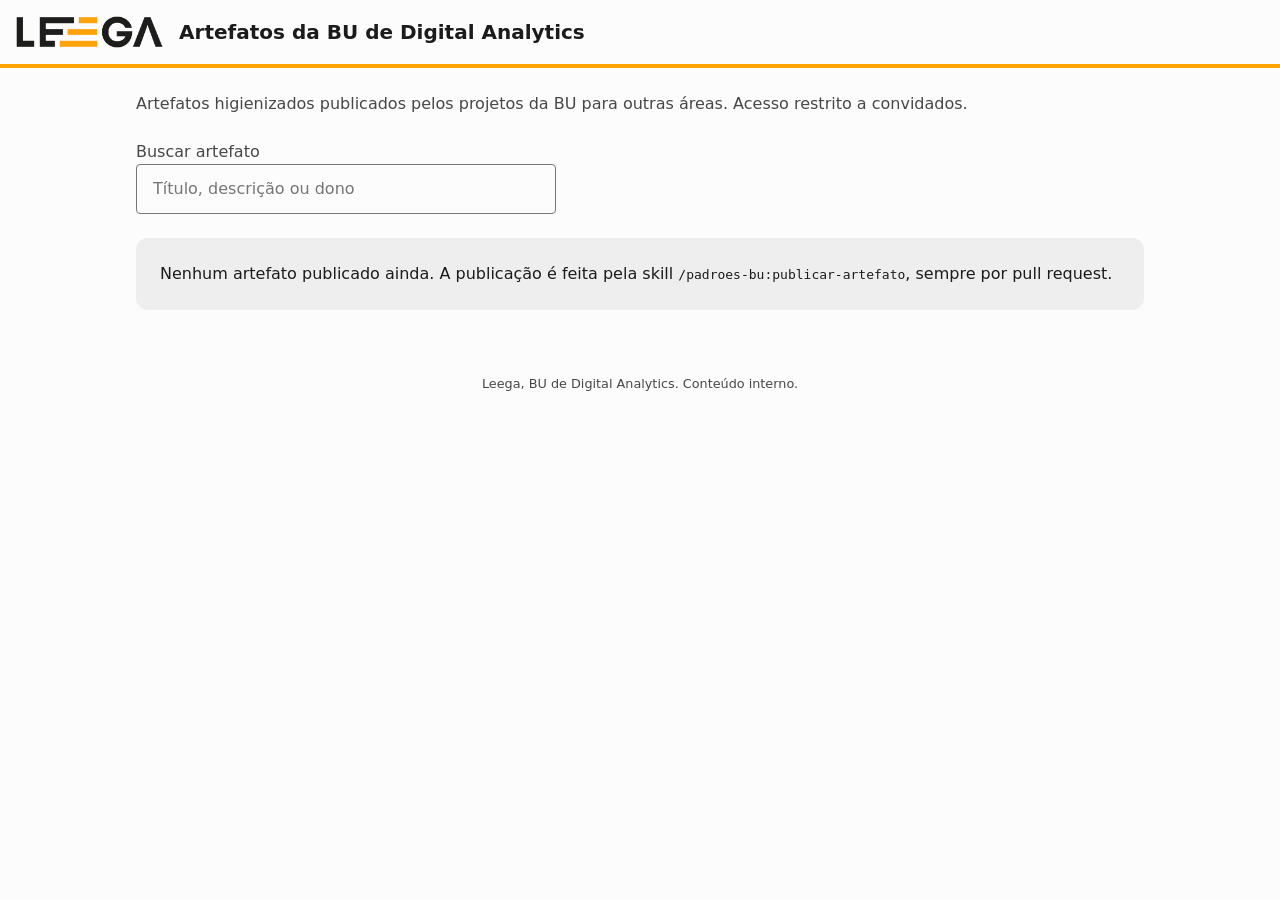
==== index.html @ 4cbd1edf "feat: esqueleto da plataforma de artefatos v0.1.0 Catálogo estático que lê manifest.json, estrutura " ====
<!doctype html>
<html lang="pt-BR">
<head>
<meta charset="utf-8">
<meta name="viewport" content="width=device-width, initial-scale=1">
<meta name="robots" content="noindex, nofollow">
<title>Artefatos da BU</title>
<link rel="stylesheet" href="assets/tokens.css">
<style>
  :root { color-scheme: light dark; }
  * { box-sizing: border-box; }
  body {
    margin: 0;
    background: var(--md-sys-color-surface);
    color: var(--md-sys-color-on-surface);
    font-family: "Montserrat", system-ui, sans-serif;
    line-height: 1.5;
  }
  header {
    display: flex; align-items: center; gap: 16px; flex-wrap: wrap;
    padding: 16px; border-bottom: 4px solid var(--md-sys-color-primary);
  }
  header img { height: 32px; width: auto; }
  .logo-escuro { display: none; }
  @media (prefers-color-scheme: dark) {
    .logo-claro { display: none; }
    .logo-escuro { display: inline; }
  }
  header h1 { margin: 0; font-size: 1.25rem; font-weight: 700; }
  main { max-width: 1040px; margin: 0 auto; padding: 24px 16px 48px; }
  .intro { color: var(--md-sys-color-on-surface-variant); margin: 0 0 24px; }
  .busca {
    width: 100%; max-width: 420px; padding: 12px 16px; margin-bottom: 24px;
    border: 1px solid var(--md-sys-color-outline); border-radius: 4px;
    background: var(--md-sys-color-surface); color: var(--md-sys-color-on-surface); font: inherit;
  }
  .grade { display: grid; gap: 16px; grid-template-columns: repeat(auto-fill, minmax(260px, 1fr)); padding: 0; margin: 0; list-style: none; }
  .cartao {
    display: block; height: 100%; padding: 16px; border-radius: 12px; text-decoration: none;
    background: var(--md-sys-color-surface-container); color: var(--md-sys-color-on-surface);
    border: 1px solid transparent;
  }
  .cartao:hover, .cartao:focus-visible { border-color: var(--md-sys-color-outline); outline: none; }
  .cartao h2 { margin: 0 0 8px; font-size: 1.05rem; }
  .cartao p { margin: 0 0 12px; color: var(--md-sys-color-on-surface-variant); font-size: .95rem; }
  .meta { font-size: .8rem; color: var(--md-sys-color-on-surface-variant); }
  .chip {
    display: inline-block; padding: 2px 8px; border-radius: 8px; margin-right: 8px;
    background: var(--md-sys-color-secondary-container); color: var(--md-sys-color-on-secondary-container);
  }
  .vazio { padding: 24px; border-radius: 12px; background: var(--md-sys-color-surface-container); }
  footer { padding: 16px; text-align: center; font-size: .8rem; color: var(--md-sys-color-on-surface-variant); }
</style>
</head>
<body>
<header>
  <img class="logo-claro" src="assets/logo-leega-positivo.png" alt="Leega">
  <img class="logo-escuro" src="assets/logo-leega-negativo.png" alt="Leega">
  <h1>Artefatos da BU de Digital Analytics</h1>
</header>
<main>
  <p class="intro">Artefatos higienizados publicados pelos projetos da BU para outras áreas. Acesso restrito a convidados.</p>
  <label for="busca" class="intro">Buscar artefato</label><br>
  <input id="busca" class="busca" type="search" placeholder="Título, descrição ou dono" autocomplete="off">
  <ul id="lista" class="grade" aria-live="polite"></ul>
  <div id="vazio" class="vazio" hidden>Nenhum artefato publicado ainda. A publicação é feita pela skill <code>/padroes-bu:publicar-artefato</code>, sempre por pull request.</div>
</main>
<footer>Leega, BU de Digital Analytics. Conteúdo interno.</footer>
<script>
  const lista = document.getElementById('lista');
  const vazio = document.getElementById('vazio');
  const busca = document.getElementById('busca');
  let artefatos = [];

  function texto(v) { return v == null ? '' : String(v); }

  function render(filtro) {
    const f = filtro.trim().toLowerCase();
    const itens = artefatos.filter(a =>
      !f || [a.titulo, a.descricao, a.dono, a.slug].some(c => texto(c).toLowerCase().includes(f)));
    lista.replaceChildren();
    vazio.hidden = artefatos.length > 0;
    for (const a of itens) {
      const li = document.createElement('li');
      const link = document.createElement('a');
      link.className = 'cartao';
      link.href = 'artefatos/' + encodeURIComponent(texto(a.slug)) + '/';
      const h2 = document.createElement('h2'); h2.textContent = texto(a.titulo || a.slug);
      const p = document.createElement('p'); p.textContent = texto(a.descricao);
      const meta = document.createElement('div'); meta.className = 'meta';
      const chip = document.createElement('span'); chip.className = 'chip'; chip.textContent = 'v' + texto(a.versao).replace(/^v/, '');
      meta.append(chip, document.createTextNode(texto(a.dono) + (a.publicado_em ? ', ' + a.publicado_em : '')));
      link.append(h2, p, meta);
      li.append(link);
      lista.append(li);
    }
  }

  fetch('manifest.json', { cache: 'no-store' })
    .then(r => r.ok ? r.json() : [])
    .catch(() => [])
    .then(dados => { artefatos = Array.isArray(dados) ? dados : []; render(''); });

  busca.addEventListener('input', () => render(busca.value));
</script>
</body>
</html>
---- assets/tokens.css ----
/*
 * Design system Leega, tokens CSS. Gerado por tools/design-system-leega/gerar-tokens.mjs; não editar à mão.
 * Fonte da marca: manual Leega 2026 (amarelo #FFA400, preto #000000, Gilroy, Montserrat, Merriweather).
 * Oficiais do manual: --leega-yellow, --leega-black, as famílias tipográficas e as regras de título,
 * subtítulo e corpo de cada layout (ver classes no fim).
 * Derivado pelo agente: demais papéis de cor do Material Design 3, gerados de #FFA400 com
 * @material/material-color-utilities 0.3.0, com primary e on-primary sobrescritos pela marca.
 * Neutros em cinza puro (croma zero), nos mesmos tons do M3 (decisão da dona, 2026-11-19).
 * Contraste: #FFA400 sobre #000000 = 10,56:1; sobre #FFFFFF = 1,99:1;
 * sobre o surface claro #fcfcfc = 1,94:1. Por isso on-primary é preto e o amarelo
 * nunca é texto, ícone, borda ou indicador no tema claro (ver --leega-accent-text).
 * Limitação aceita: checkbox e switch selecionados não têm token de contorno no Material Web 2.5.0;
 * a forma amarela sobre fundo claro fica abaixo de 3:1 e o estado é identificado pelo glifo e pela alça pretos.
 * As camadas de estado de checkbox e switch seguem o acento neutro no claro; só o preenchimento selecionado segue amarelo.
 * Funciona com Material Web (@material/web) e qualquer CSS que use --md-sys-*.
 * Não incluído por falta de definição no manual: forma (raio de cantos) e elevação.
 */

:root {
  /* Marca (oficial) */
  --leega-yellow: #FFA400;
  --leega-black: #000000;

  /* Tipografia (famílias oficiais; Gilroy é fonte comercial, ver licença) */
  --md-ref-typeface-brand: "Gilroy", "Montserrat", system-ui, sans-serif;
  --md-ref-typeface-plain: "Gilroy", "Montserrat", system-ui, sans-serif;
  --leega-typeface-signature: "Merriweather", Georgia, serif;

  /* Pesos do M3: display e headline 700 (manual, títulos bold); title 500 (escolha do agente);
     body 400 (manual no layout Montserrat; o layout Gilroy pede light, não aplicado sem a Gilroy) */
  --md-sys-typescale-display-large-weight: 700;
  --md-sys-typescale-display-medium-weight: 700;
  --md-sys-typescale-display-small-weight: 700;
  --md-sys-typescale-headline-large-weight: 700;
  --md-sys-typescale-headline-medium-weight: 700;
  --md-sys-typescale-headline-small-weight: 700;
  --md-sys-typescale-title-large-weight: 500;
  --md-sys-typescale-title-medium-weight: 500;
  --md-sys-typescale-title-small-weight: 500;
  --md-sys-typescale-body-large-weight: 400;
  --md-sys-typescale-body-medium-weight: 400;
  --md-sys-typescale-body-small-weight: 400;

  /* Cores, tema claro */
  --md-sys-color-primary: #FFA400;
  --md-sys-color-on-primary: #000000;
  --md-sys-color-primary-container: #ffddb7;
  --md-sys-color-on-primary-container: #2a1700;
  --md-sys-color-secondary: #715a41;
  --md-sys-color-on-secondary: #ffffff;
  --md-sys-color-secondary-container: #fcddbd;
  --md-sys-color-on-secondary-container: #281805;
  --md-sys-color-tertiary: #54643d;
  --md-sys-color-on-tertiary: #ffffff;
  --md-sys-color-tertiary-container: #d7e9b9;
  --md-sys-color-on-tertiary-container: #121f02;
  --md-sys-color-error: #ba1a1a;
  --md-sys-color-on-error: #ffffff;
  --md-sys-color-error-container: #ffdad6;
  --md-sys-color-on-error-container: #410002;
  --md-sys-color-background: #fcfcfc;
  --md-sys-color-on-background: #1b1b1b;
  --md-sys-color-surface: #fcfcfc;
  --md-sys-color-on-surface: #1b1b1b;
  --md-sys-color-surface-variant: #e2e2e2;
  --md-sys-color-on-surface-variant: #474747;
  --md-sys-color-outline: #777777;
  --md-sys-color-outline-variant: #c6c6c6;
  --md-sys-color-shadow: #000000;
  --md-sys-color-scrim: #000000;
  --md-sys-color-inverse-surface: #303030;
  --md-sys-color-inverse-on-surface: #f1f1f1;
  --md-sys-color-inverse-primary: #ffb95e;
  --md-sys-color-surface-dim: #dadada;
  --md-sys-color-surface-bright: #f9f9f9;
  --md-sys-color-surface-container-lowest: #ffffff;
  --md-sys-color-surface-container-low: #f3f3f3;
  --md-sys-color-surface-container: #eeeeee;
  --md-sys-color-surface-container-high: #e8e8e8;
  --md-sys-color-surface-container-highest: #e2e2e2;

  /* Acento de texto: neutro no claro (o amarelo sobre #fcfcfc daria 1,94:1) */
  --leega-accent-text: var(--md-sys-color-on-surface);
}

/* Tema escuro pelo sistema, a menos que a página force o claro */
@media (prefers-color-scheme: dark) {
  :root:not([data-theme="light"]) {
    --md-sys-color-primary: #FFA400;
    --md-sys-color-on-primary: #000000;
    --md-sys-color-primary-container: #653e00;
    --md-sys-color-on-primary-container: #ffddb7;
    --md-sys-color-secondary: #dfc2a2;
    --md-sys-color-on-secondary: #3f2d17;
    --md-sys-color-secondary-container: #57432b;
    --md-sys-color-on-secondary-container: #fcddbd;
    --md-sys-color-tertiary: #bbcd9e;
    --md-sys-color-on-tertiary: #273513;
    --md-sys-color-tertiary-container: #3d4c28;
    --md-sys-color-on-tertiary-container: #d7e9b9;
    --md-sys-color-error: #ffb4ab;
    --md-sys-color-on-error: #690005;
    --md-sys-color-error-container: #93000a;
    --md-sys-color-on-error-container: #ffb4ab;
    --md-sys-color-background: #1b1b1b;
    --md-sys-color-on-background: #e2e2e2;
    --md-sys-color-surface: #1b1b1b;
    --md-sys-color-on-surface: #e2e2e2;
    --md-sys-color-surface-variant: #474747;
    --md-sys-color-on-surface-variant: #c6c6c6;
    --md-sys-color-outline: #919191;
    --md-sys-color-outline-variant: #474747;
    --md-sys-color-shadow: #000000;
    --md-sys-color-scrim: #000000;
    --md-sys-color-inverse-surface: #e2e2e2;
    --md-sys-color-inverse-on-surface: #303030;
    --md-sys-color-inverse-primary: #855300;
    --md-sys-color-surface-dim: #131313;
    --md-sys-color-surface-bright: #393939;
    --md-sys-color-surface-container-lowest: #0e0e0e;
    --md-sys-color-surface-container-low: #1b1b1b;
    --md-sys-color-surface-container: #1f1f1f;
    --md-sys-color-surface-container-high: #2a2a2a;
    --md-sys-color-surface-container-highest: #353535;
    --leega-accent-text: var(--md-sys-color-primary);
  }
}

/* Tema escuro forçado pela página */
:root[data-theme="dark"] {
  --md-sys-color-primary: #FFA400;
  --md-sys-color-on-primary: #000000;
  --md-sys-color-primary-container: #653e00;
  --md-sys-color-on-primary-container: #ffddb7;
  --md-sys-color-secondary: #dfc2a2;
  --md-sys-color-on-secondary: #3f2d17;
  --md-sys-color-secondary-container: #57432b;
  --md-sys-color-on-secondary-container: #fcddbd;
  --md-sys-color-tertiary: #bbcd9e;
  --md-sys-color-on-tertiary: #273513;
  --md-sys-color-tertiary-container: #3d4c28;
  --md-sys-color-on-tertiary-container: #d7e9b9;
  --md-sys-color-error: #ffb4ab;
  --md-sys-color-on-error: #690005;
  --md-sys-color-error-container: #93000a;
  --md-sys-color-on-error-container: #ffb4ab;
  --md-sys-color-background: #1b1b1b;
  --md-sys-color-on-background: #e2e2e2;
  --md-sys-color-surface: #1b1b1b;
  --md-sys-color-on-surface: #e2e2e2;
  --md-sys-color-surface-variant: #474747;
  --md-sys-color-on-surface-variant: #c6c6c6;
  --md-sys-color-outline: #919191;
  --md-sys-color-outline-variant: #474747;
  --md-sys-color-shadow: #000000;
  --md-sys-color-scrim: #000000;
  --md-sys-color-inverse-surface: #e2e2e2;
  --md-sys-color-inverse-on-surface: #303030;
  --md-sys-color-inverse-primary: #855300;
  --md-sys-color-surface-dim: #131313;
  --md-sys-color-surface-bright: #393939;
  --md-sys-color-surface-container-lowest: #0e0e0e;
  --md-sys-color-surface-container-low: #1b1b1b;
  --md-sys-color-surface-container: #1f1f1f;
  --md-sys-color-surface-container-high: #2a2a2a;
  --md-sys-color-surface-container-highest: #353535;
  --leega-accent-text: var(--md-sys-color-primary);
}

/* Material Web 2.5.0: 48 tokens de componente que usam primary como texto, ícone, borda, indicador
   ou camada de estado passam a seguir --leega-accent-text (amarelo só no escuro, 8,66:1 sobre #1b1b1b) */
:root {
  --md-outlined-button-label-text-color: var(--leega-accent-text);
  --md-outlined-button-icon-color: var(--leega-accent-text);
  --md-outlined-button-hover-label-text-color: var(--leega-accent-text);
  --md-outlined-button-hover-icon-color: var(--leega-accent-text);
  --md-outlined-button-focus-label-text-color: var(--leega-accent-text);
  --md-outlined-button-focus-icon-color: var(--leega-accent-text);
  --md-outlined-button-pressed-label-text-color: var(--leega-accent-text);
  --md-outlined-button-pressed-icon-color: var(--leega-accent-text);
  --md-outlined-button-hover-state-layer-color: var(--leega-accent-text);
  --md-outlined-button-pressed-state-layer-color: var(--leega-accent-text);
  --md-text-button-label-text-color: var(--leega-accent-text);
  --md-text-button-icon-color: var(--leega-accent-text);
  --md-text-button-hover-label-text-color: var(--leega-accent-text);
  --md-text-button-hover-icon-color: var(--leega-accent-text);
  --md-text-button-focus-label-text-color: var(--leega-accent-text);
  --md-text-button-focus-icon-color: var(--leega-accent-text);
  --md-text-button-pressed-label-text-color: var(--leega-accent-text);
  --md-text-button-pressed-icon-color: var(--leega-accent-text);
  --md-text-button-hover-state-layer-color: var(--leega-accent-text);
  --md-text-button-pressed-state-layer-color: var(--leega-accent-text);
  --md-outlined-text-field-caret-color: var(--leega-accent-text);
  --md-outlined-text-field-focus-caret-color: var(--leega-accent-text);
  --md-outlined-text-field-focus-label-text-color: var(--leega-accent-text);
  --md-outlined-text-field-focus-outline-color: var(--leega-accent-text);
  --md-primary-tab-active-label-text-color: var(--leega-accent-text);
  --md-primary-tab-active-icon-color: var(--leega-accent-text);
  --md-primary-tab-active-indicator-color: var(--leega-accent-text);
  --md-primary-tab-active-hover-label-text-color: var(--leega-accent-text);
  --md-primary-tab-active-hover-icon-color: var(--leega-accent-text);
  --md-primary-tab-active-focus-label-text-color: var(--leega-accent-text);
  --md-primary-tab-active-focus-icon-color: var(--leega-accent-text);
  --md-primary-tab-active-pressed-label-text-color: var(--leega-accent-text);
  --md-primary-tab-active-pressed-icon-color: var(--leega-accent-text);
  --md-primary-tab-active-hover-state-layer-color: var(--leega-accent-text);
  --md-primary-tab-active-pressed-state-layer-color: var(--leega-accent-text);
  --md-primary-tab-pressed-state-layer-color: var(--leega-accent-text);
  --md-radio-selected-icon-color: var(--leega-accent-text);
  --md-radio-selected-hover-icon-color: var(--leega-accent-text);
  --md-radio-selected-focus-icon-color: var(--leega-accent-text);
  --md-radio-selected-pressed-icon-color: var(--leega-accent-text);
  --md-radio-selected-hover-state-layer-color: var(--leega-accent-text);
  --md-radio-pressed-state-layer-color: var(--leega-accent-text);
  --md-linear-progress-active-indicator-color: var(--leega-accent-text);
  --md-circular-progress-active-indicator-color: var(--leega-accent-text);
  --md-checkbox-pressed-state-layer-color: var(--leega-accent-text);
  --md-checkbox-selected-hover-state-layer-color: var(--leega-accent-text);
  --md-switch-selected-hover-state-layer-color: var(--leega-accent-text);
  --md-switch-selected-pressed-state-layer-color: var(--leega-accent-text);
}

/* Switch selecionado: a alça continua preta em hover, foco e pressed (o padrão cairia em primary-container);
   7 tokens, não são acento de texto */
:root {
  --md-switch-selected-hover-handle-color: var(--md-sys-color-on-primary);
  --md-switch-selected-focus-handle-color: var(--md-sys-color-on-primary);
  --md-switch-selected-pressed-handle-color: var(--md-sys-color-on-primary);
  --md-switch-selected-icon-color: var(--md-sys-color-primary);
  --md-switch-selected-hover-icon-color: var(--md-sys-color-primary);
  --md-switch-selected-focus-icon-color: var(--md-sys-color-primary);
  --md-switch-selected-pressed-icon-color: var(--md-sys-color-primary);
}

/* Títulos da marca em caixa alta (o manual manda, os tokens do M3 não cobrem) */
.leega-caps {
  text-transform: uppercase;
}

/* Subtítulos por layout (manual, páginas 9 e 10) */
.leega-subtitulo-gilroy {
  font-family: var(--leega-typeface-signature);
  font-weight: 500; /* manual: "médio" */
}
.leega-subtitulo-montserrat {
  font-family: "Montserrat", system-ui, sans-serif;
  font-weight: 400; /* manual: regular */
  text-transform: uppercase;
}
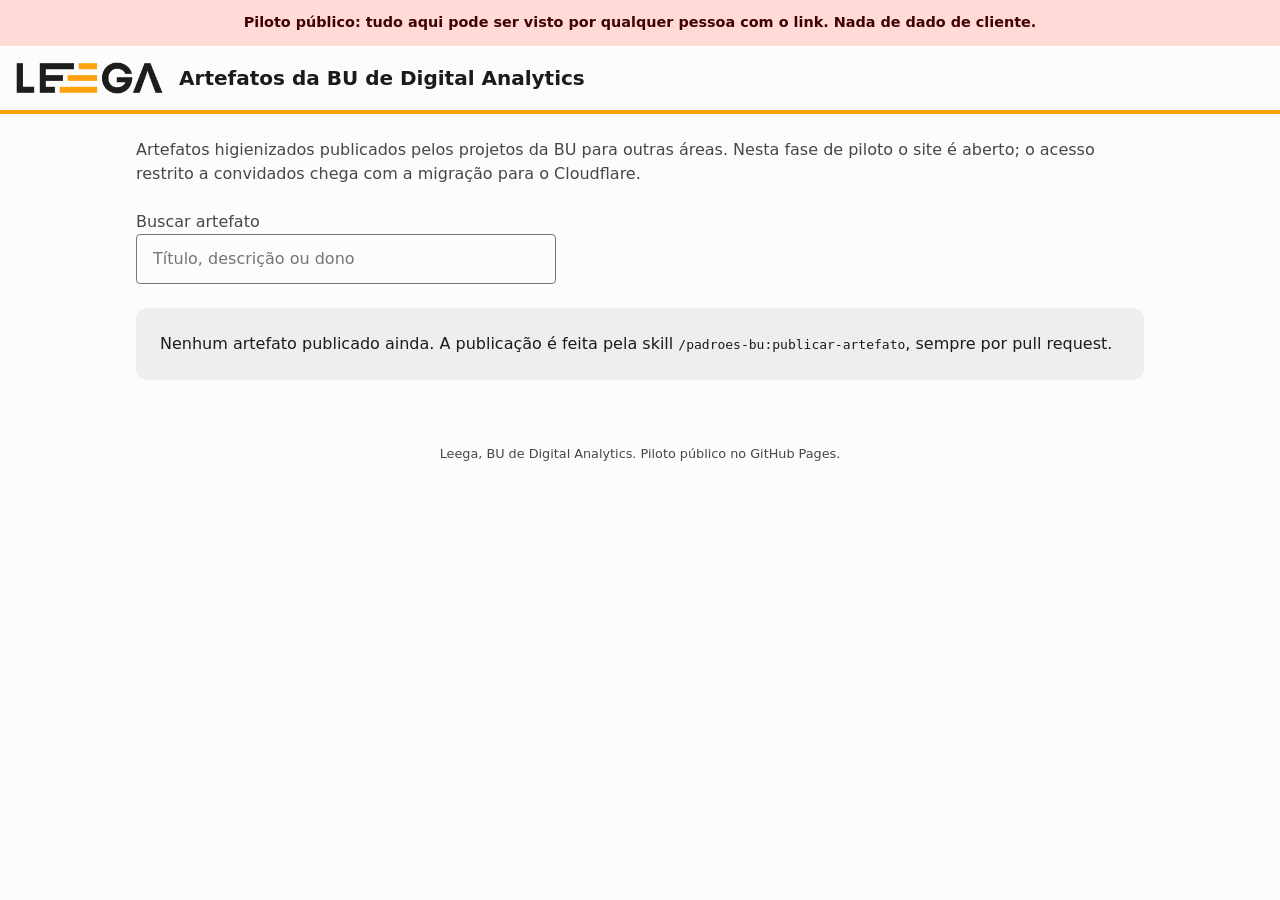
==== commit 8d4d39fc: "feat: piloto público no GitHub Pages (v0.2.0) Faixa de aviso de piloto público, .nojekyll e README c" ====
--- a/index.html
+++ b/index.html
@@ -49,23 +49,29 @@
     background: var(--md-sys-color-secondary-container); color: var(--md-sys-color-on-secondary-container);
   }
   .vazio { padding: 24px; border-radius: 12px; background: var(--md-sys-color-surface-container); }
+  .piloto {
+    position: sticky; top: 0; z-index: 1; margin: 0; padding: 12px 16px; text-align: center;
+    background: var(--md-sys-color-error-container); color: var(--md-sys-color-on-error-container);
+    font-size: .9rem; font-weight: 600;
+  }
   footer { padding: 16px; text-align: center; font-size: .8rem; color: var(--md-sys-color-on-surface-variant); }
 </style>
 </head>
 <body>
+<p class="piloto" role="note">Piloto público: tudo aqui pode ser visto por qualquer pessoa com o link. Nada de dado de cliente.</p>
 <header>
   <img class="logo-claro" src="assets/logo-leega-positivo.png" alt="Leega">
   <img class="logo-escuro" src="assets/logo-leega-negativo.png" alt="Leega">
   <h1>Artefatos da BU de Digital Analytics</h1>
 </header>
 <main>
-  <p class="intro">Artefatos higienizados publicados pelos projetos da BU para outras áreas. Acesso restrito a convidados.</p>
+  <p class="intro">Artefatos higienizados publicados pelos projetos da BU para outras áreas. Nesta fase de piloto o site é aberto; o acesso restrito a convidados chega com a migração para o Cloudflare.</p>
   <label for="busca" class="intro">Buscar artefato</label><br>
   <input id="busca" class="busca" type="search" placeholder="Título, descrição ou dono" autocomplete="off">
   <ul id="lista" class="grade" aria-live="polite"></ul>
   <div id="vazio" class="vazio" hidden>Nenhum artefato publicado ainda. A publicação é feita pela skill <code>/padroes-bu:publicar-artefato</code>, sempre por pull request.</div>
 </main>
-<footer>Leega, BU de Digital Analytics. Conteúdo interno.</footer>
+<footer>Leega, BU de Digital Analytics. Piloto público no GitHub Pages.</footer>
 <script>
   const lista = document.getElementById('lista');
   const vazio = document.getElementById('vazio');
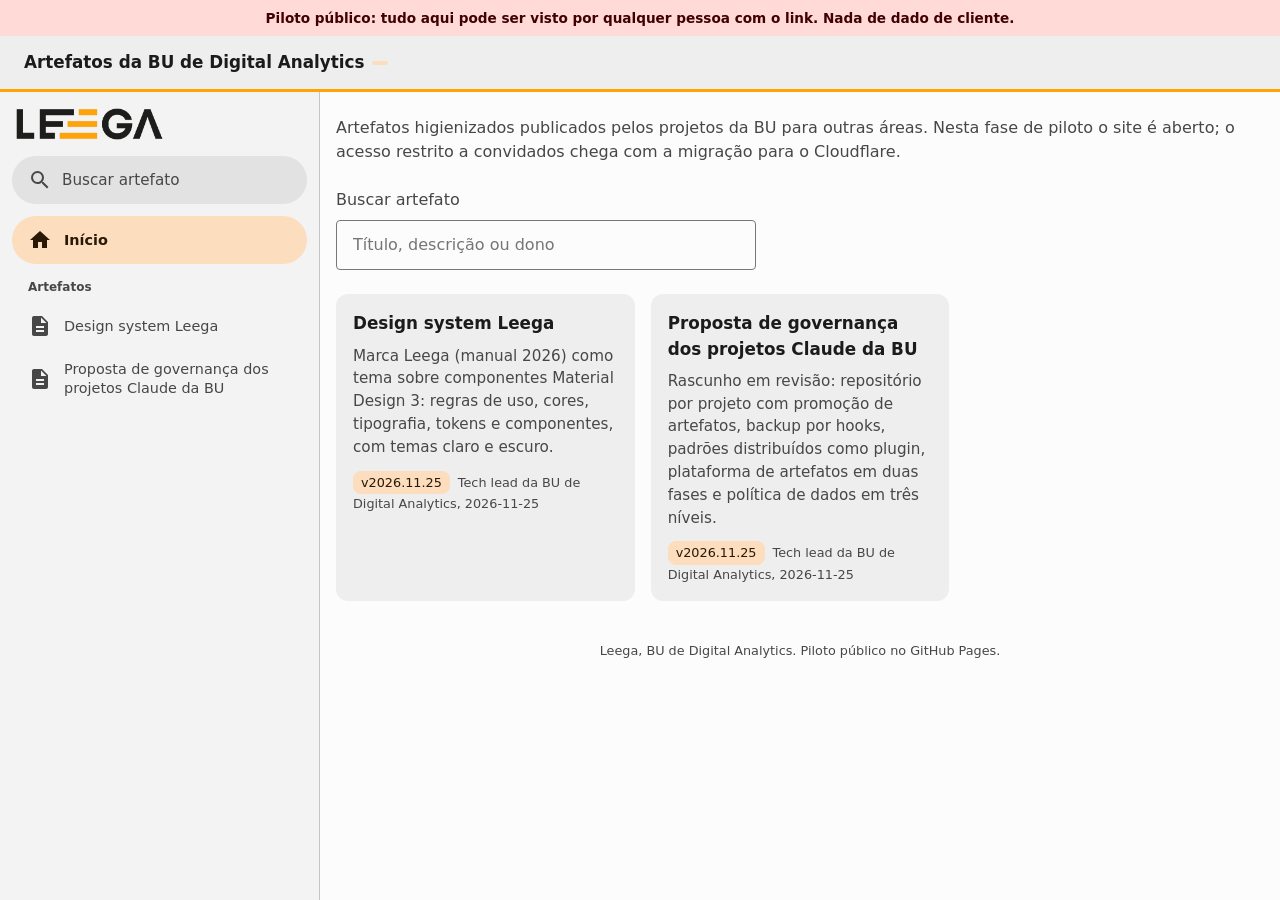
==== commit c5e9a18e: "Navegação com menu lateral e visualizador de artefatos Menu lateral Material 3 (fixo a partir de 960" ====
--- a/index.html
+++ b/index.html
@@ -7,107 +7,509 @@
 <title>Artefatos da BU</title>
 <link rel="stylesheet" href="assets/tokens.css">
 <style>
-  :root { color-scheme: light dark; }
+  :root { color-scheme: light dark; --gaveta-largura: min(320px, 85vw); }
   * { box-sizing: border-box; }
+  html, body { height: 100%; }
   body {
-    margin: 0;
+    margin: 0; display: flex; flex-direction: column; overflow: hidden;
     background: var(--md-sys-color-surface);
     color: var(--md-sys-color-on-surface);
     font-family: "Montserrat", system-ui, sans-serif;
     line-height: 1.5;
   }
-  header {
-    display: flex; align-items: center; gap: 16px; flex-wrap: wrap;
-    padding: 16px; border-bottom: 4px solid var(--md-sys-color-primary);
-  }
-  header img { height: 32px; width: auto; }
-  .logo-escuro { display: none; }
+  svg.ic { width: 24px; height: 24px; fill: currentColor; flex: none; }
+  :focus-visible { outline: 3px solid var(--md-sys-color-on-surface); outline-offset: 2px; }
+
+  .piloto {
+    margin: 0; padding: 8px 16px; text-align: center; flex: none;
+    background: var(--md-sys-color-error-container); color: var(--md-sys-color-on-error-container);
+    font-size: .85rem; font-weight: 600;
+  }
+
+  /* Top app bar */
+  .appbar {
+    flex: none; display: flex; align-items: center; flex-wrap: wrap; gap: 4px 4px;
+    padding: 8px 8px; min-height: 56px;
+    background: var(--md-sys-color-surface-container);
+    border-bottom: 3px solid var(--md-sys-color-primary);
+  }
+  .appbar-titulo { flex: 1 1 100%; order: 10; min-width: 0; display: flex; align-items: center; gap: 8px; padding: 0 8px; }
+  .appbar-titulo h1 {
+    margin: 0; font-size: 1.05rem; font-weight: 600; line-height: 1.3;
+    min-width: 0; overflow: hidden; text-overflow: ellipsis; white-space: nowrap;
+  }
+  .espaco { flex: 1 1 0; }
+  .chip {
+    display: inline-block; padding: 2px 8px; border-radius: 8px; white-space: nowrap; flex: none;
+    background: var(--md-sys-color-secondary-container); color: var(--md-sys-color-on-secondary-container);
+    font-size: .8rem;
+  }
+  .btn-icone {
+    position: relative; width: 40px; height: 40px; padding: 0; border: 0; border-radius: 50%;
+    display: inline-flex; align-items: center; justify-content: center; cursor: pointer;
+    background: transparent; color: var(--md-sys-color-on-surface-variant); font: inherit;
+  }
+  .btn-icone:hover:not(:disabled) { background: color-mix(in srgb, var(--md-sys-color-on-surface-variant) 10%, transparent); }
+  .btn-icone:active:not(:disabled) { background: color-mix(in srgb, var(--md-sys-color-on-surface-variant) 16%, transparent); }
+  .btn-icone:disabled { opacity: .38; cursor: default; }
+  .btn-icone[hidden] { display: none; }
+  #btn-menu { color: var(--md-sys-color-on-surface); }
+
+  /* Corpo: menu + conteúdo */
+  .corpo { flex: 1; min-height: 0; display: flex; position: relative; }
+  .gaveta {
+    display: flex; flex-direction: column; width: var(--gaveta-largura); flex: none;
+    background: var(--md-sys-color-surface-container-low); color: var(--md-sys-color-on-surface);
+    border-right: 1px solid var(--md-sys-color-outline-variant);
+  }
+  .gaveta-topo { padding: 16px 16px 8px; }
+  .gaveta-topo img { height: 32px; width: auto; display: block; }
+  .logo-escuro { display: none !important; }
   @media (prefers-color-scheme: dark) {
-    .logo-claro { display: none; }
-    .logo-escuro { display: inline; }
-  }
-  header h1 { margin: 0; font-size: 1.25rem; font-weight: 700; }
-  main { max-width: 1040px; margin: 0 auto; padding: 24px 16px 48px; }
+    .logo-claro { display: none !important; }
+    .logo-escuro { display: block !important; }
+  }
+  .gaveta-busca { padding: 8px 12px; }
+  .campo {
+    display: flex; align-items: center; gap: 8px; height: 48px; padding: 0 16px;
+    border-radius: 28px; background: var(--md-sys-color-surface-container-highest);
+    color: var(--md-sys-color-on-surface-variant);
+  }
+  .campo:focus-within { outline: 3px solid var(--md-sys-color-on-surface); outline-offset: 2px; }
+  .campo input {
+    flex: 1; min-width: 0; height: 100%; border: 0; background: transparent; outline: none;
+    color: var(--md-sys-color-on-surface); font: inherit; font-size: .95rem;
+  }
+  .campo input::placeholder { color: var(--md-sys-color-on-surface-variant); opacity: 1; }
+  .gaveta nav { flex: 1; overflow-y: auto; padding: 4px 12px 16px; }
+  .gaveta ul { list-style: none; margin: 0; padding: 0; display: flex; flex-direction: column; gap: 2px; }
+  .gaveta li[hidden] { display: none; }
+  .item {
+    display: flex; align-items: center; gap: 12px; min-height: 48px; padding: 8px 16px;
+    border-radius: 28px; text-decoration: none; color: var(--md-sys-color-on-surface-variant);
+    font-size: .9rem; font-weight: 500; line-height: 1.3;
+  }
+  .item:hover { background: color-mix(in srgb, var(--md-sys-color-on-surface) 8%, transparent); }
+  .item[aria-current="page"] {
+    background: var(--md-sys-color-secondary-container); color: var(--md-sys-color-on-secondary-container);
+    font-weight: 700;
+  }
+  .item span { min-width: 0; overflow-wrap: anywhere; }
+  .rotulo-secao { margin: 12px 0 4px; padding: 0 16px; font-size: .75rem; font-weight: 600; color: var(--md-sys-color-on-surface-variant); }
+  .aviso-menu { margin: 8px 4px; padding: 12px 16px; border-radius: 12px; font-size: .85rem; background: var(--md-sys-color-surface-container); }
+  .aviso-menu[hidden] { display: none; }
+  .scrim { display: none; }
+
+  .conteudo { flex: 1; min-width: 0; position: relative; display: flex; flex-direction: column; }
+  .catalogo { flex: 1; overflow: auto; }
+  .catalogo[hidden], .visualizador[hidden] { display: none; }
+  .catalogo main { max-width: 1040px; margin: 0 auto; padding: 24px 16px 24px; }
   .intro { color: var(--md-sys-color-on-surface-variant); margin: 0 0 24px; }
+  .catalogo label.intro { display: block; margin: 0 0 8px; }
   .busca {
     width: 100%; max-width: 420px; padding: 12px 16px; margin-bottom: 24px;
     border: 1px solid var(--md-sys-color-outline); border-radius: 4px;
     background: var(--md-sys-color-surface); color: var(--md-sys-color-on-surface); font: inherit;
   }
-  .grade { display: grid; gap: 16px; grid-template-columns: repeat(auto-fill, minmax(260px, 1fr)); padding: 0; margin: 0; list-style: none; }
+  .grade { display: grid; gap: 16px; grid-template-columns: repeat(auto-fill, minmax(min(260px, 100%), 1fr)); padding: 0; margin: 0; list-style: none; }
   .cartao {
     display: block; height: 100%; padding: 16px; border-radius: 12px; text-decoration: none;
     background: var(--md-sys-color-surface-container); color: var(--md-sys-color-on-surface);
     border: 1px solid transparent;
   }
-  .cartao:hover, .cartao:focus-visible { border-color: var(--md-sys-color-outline); outline: none; }
+  .cartao:hover { border-color: var(--md-sys-color-outline); }
   .cartao h2 { margin: 0 0 8px; font-size: 1.05rem; }
   .cartao p { margin: 0 0 12px; color: var(--md-sys-color-on-surface-variant); font-size: .95rem; }
   .meta { font-size: .8rem; color: var(--md-sys-color-on-surface-variant); }
-  .chip {
-    display: inline-block; padding: 2px 8px; border-radius: 8px; margin-right: 8px;
+  .meta .chip { margin-right: 8px; }
+  .vazio { padding: 24px; border-radius: 12px; background: var(--md-sys-color-surface-container); }
+  .vazio[hidden] { display: none; }
+  footer { padding: 16px; text-align: center; font-size: .8rem; color: var(--md-sys-color-on-surface-variant); }
+
+  .visualizador { flex: 1; min-height: 0; position: relative; display: flex; flex-direction: column; }
+  .visualizador iframe { flex: 1; width: 100%; border: 0; background: var(--md-sys-color-surface); }
+  .visualizador iframe[hidden] { display: none; }
+  .nao-encontrado { margin: 24px 16px; padding: 24px; border-radius: 12px; background: var(--md-sys-color-surface-container); max-width: 560px; }
+  .nao-encontrado[hidden] { display: none; }
+  .nao-encontrado h2 { margin: 0 0 8px; font-size: 1.15rem; }
+  .nao-encontrado p { margin: 0 0 16px; color: var(--md-sys-color-on-surface-variant); }
+  .btn-tonal {
+    display: inline-flex; align-items: center; min-height: 40px; padding: 0 24px; border-radius: 20px;
     background: var(--md-sys-color-secondary-container); color: var(--md-sys-color-on-secondary-container);
-  }
-  .vazio { padding: 24px; border-radius: 12px; background: var(--md-sys-color-surface-container); }
-  .piloto {
-    position: sticky; top: 0; z-index: 1; margin: 0; padding: 12px 16px; text-align: center;
-    background: var(--md-sys-color-error-container); color: var(--md-sys-color-on-error-container);
-    font-size: .9rem; font-weight: 600;
-  }
-  footer { padding: 16px; text-align: center; font-size: .8rem; color: var(--md-sys-color-on-surface-variant); }
+    text-decoration: none; font-weight: 600; font-size: .9rem;
+  }
+
+  .snackbar {
+    position: fixed; left: 50%; bottom: 24px; z-index: 50; transform: translate(-50%, 16px);
+    max-width: calc(100vw - 32px); padding: 12px 16px; border-radius: 4px; opacity: 0; visibility: hidden;
+    background: var(--md-sys-color-inverse-surface); color: var(--md-sys-color-inverse-on-surface);
+    font-size: .9rem; transition: opacity .2s, transform .2s, visibility 0s linear .2s;
+  }
+  .snackbar.visivel { opacity: 1; visibility: visible; transform: translate(-50%, 0); transition: opacity .2s, transform .2s; }
+
+  /* Telas largas: menu fixo */
+  @media (min-width: 960px) {
+    #btn-menu { display: none; }
+    .appbar { flex-wrap: nowrap; padding: 8px 16px; }
+    .appbar-titulo { flex: 1 1 0; order: 0; }
+    .espaco { display: none; }
+  }
+  /* Telas estreitas: gaveta modal */
+  @media (max-width: 959.98px) {
+    .gaveta {
+      position: fixed; top: 0; bottom: 0; left: 0; z-index: 40; width: var(--gaveta-largura);
+      border-radius: 0 16px 16px 0; border-right: 0;
+      transform: translateX(-100%); visibility: hidden;
+      transition: transform .25s cubic-bezier(.3, 0, 0, 1), visibility 0s linear .25s;
+    }
+    .gaveta.aberta { transform: none; visibility: visible; transition: transform .25s cubic-bezier(.3, 0, 0, 1); }
+    .scrim {
+      display: block; position: fixed; inset: 0; z-index: 30; opacity: 0; visibility: hidden;
+      background: color-mix(in srgb, var(--md-sys-color-scrim) 32%, transparent);
+      transition: opacity .25s, visibility 0s linear .25s;
+    }
+    .scrim.aberta { opacity: 1; visibility: visible; transition: opacity .25s; }
+  }
+  @media (prefers-reduced-motion: reduce) {
+    .gaveta, .gaveta.aberta, .scrim, .scrim.aberta, .snackbar, .snackbar.visivel { transition: none; }
+  }
 </style>
 </head>
 <body>
 <p class="piloto" role="note">Piloto público: tudo aqui pode ser visto por qualquer pessoa com o link. Nada de dado de cliente.</p>
-<header>
-  <img class="logo-claro" src="assets/logo-leega-positivo.png" alt="Leega">
-  <img class="logo-escuro" src="assets/logo-leega-negativo.png" alt="Leega">
-  <h1>Artefatos da BU de Digital Analytics</h1>
+
+<header class="appbar" id="appbar">
+  <button type="button" class="btn-icone" id="btn-menu" aria-label="Abrir menu" title="Abrir menu" aria-controls="gaveta" aria-expanded="false">
+    <svg class="ic" viewBox="0 0 24 24" aria-hidden="true" focusable="false"><path d="M3 18h18v-2H3v2zm0-5h18v-2H3v2zm0-7v2h18V6H3z"/></svg>
+  </button>
+  <button type="button" class="btn-icone" id="btn-voltar" aria-label="Voltar ao catálogo" title="Voltar ao catálogo" hidden>
+    <svg class="ic" viewBox="0 0 24 24" aria-hidden="true" focusable="false"><path d="M20 11H7.83l5.59-5.59L12 4l-8 8 8 8 1.41-1.41L7.83 13H20v-2z"/></svg>
+  </button>
+  <span class="espaco"></span>
+  <div class="appbar-titulo">
+    <h1 id="titulo">Artefatos da BU de Digital Analytics</h1>
+    <span class="chip" id="versao" hidden></span>
+  </div>
+  <button type="button" class="btn-icone" id="btn-anterior" aria-label="Artefato anterior" title="Artefato anterior (Alt+←)" hidden>
+    <svg class="ic" viewBox="0 0 24 24" aria-hidden="true" focusable="false"><path d="M15.41 7.41 14 6l-6 6 6 6 1.41-1.41L10.83 12z"/></svg>
+  </button>
+  <button type="button" class="btn-icone" id="btn-proximo" aria-label="Próximo artefato" title="Próximo artefato (Alt+→)" hidden>
+    <svg class="ic" viewBox="0 0 24 24" aria-hidden="true" focusable="false"><path d="M10 6 8.59 7.41 13.17 12l-4.58 4.59L10 18l6-6z"/></svg>
+  </button>
+  <button type="button" class="btn-icone" id="btn-nova-aba" aria-label="Abrir em nova aba" title="Abrir em nova aba" hidden>
+    <svg class="ic" viewBox="0 0 24 24" aria-hidden="true" focusable="false"><path d="M19 19H5V5h7V3H5a2 2 0 0 0-2 2v14a2 2 0 0 0 2 2h14c1.1 0 2-.9 2-2v-7h-2v7zM14 3v2h3.59l-9.83 9.83 1.41 1.41L19 6.41V10h2V3h-7z"/></svg>
+  </button>
+  <button type="button" class="btn-icone" id="btn-copiar" aria-label="Copiar link" title="Copiar link" hidden>
+    <svg class="ic" viewBox="0 0 24 24" aria-hidden="true" focusable="false"><path d="M3.9 12c0-1.71 1.39-3.1 3.1-3.1h4V7H7c-2.76 0-5 2.24-5 5s2.24 5 5 5h4v-1.9H7c-1.71 0-3.1-1.39-3.1-3.1zM8 13h8v-2H8v2zm9-6h-4v1.9h4c1.71 0 3.1 1.39 3.1 3.1s-1.39 3.1-3.1 3.1h-4V17h4c2.76 0 5-2.24 5-5s-2.24-5-5-5z"/></svg>
+  </button>
 </header>
-<main>
-  <p class="intro">Artefatos higienizados publicados pelos projetos da BU para outras áreas. Nesta fase de piloto o site é aberto; o acesso restrito a convidados chega com a migração para o Cloudflare.</p>
-  <label for="busca" class="intro">Buscar artefato</label><br>
-  <input id="busca" class="busca" type="search" placeholder="Título, descrição ou dono" autocomplete="off">
-  <ul id="lista" class="grade" aria-live="polite"></ul>
-  <div id="vazio" class="vazio" hidden>Nenhum artefato publicado ainda. A publicação é feita pela skill <code>/padroes-bu:publicar-artefato</code>, sempre por pull request.</div>
-</main>
-<footer>Leega, BU de Digital Analytics. Piloto público no GitHub Pages.</footer>
+
+<div class="corpo" id="corpo">
+  <div class="scrim" id="scrim"></div>
+  <aside class="gaveta" id="gaveta">
+    <div class="gaveta-topo">
+      <img class="logo-claro" src="assets/logo-leega-positivo.png" alt="Leega">
+      <img class="logo-escuro" src="assets/logo-leega-negativo.png" alt="Leega">
+    </div>
+    <div class="gaveta-busca">
+      <label class="campo">
+        <svg class="ic" viewBox="0 0 24 24" aria-hidden="true" focusable="false"><path d="M15.5 14h-.79l-.28-.27A6.47 6.47 0 0 0 16 9.5 6.5 6.5 0 1 0 9.5 16c1.61 0 3.09-.59 4.23-1.57l.27.28v.79l5 4.99L20.49 19l-4.99-5zm-6 0C7.01 14 5 11.99 5 9.5S7.01 5 9.5 5 14 7.01 14 9.5 11.99 14 9.5 14z"/></svg>
+        <input id="busca-menu" type="search" placeholder="Buscar artefato" aria-label="Buscar artefato no menu" autocomplete="off">
+      </label>
+    </div>
+    <nav aria-label="Artefatos">
+      <ul id="menu-lista"></ul>
+      <p class="aviso-menu" id="menu-aviso" role="status" hidden></p>
+    </nav>
+  </aside>
+
+  <div class="conteudo" id="conteudo">
+    <section class="catalogo" id="catalogo" aria-label="Catálogo">
+      <main>
+        <p class="intro">Artefatos higienizados publicados pelos projetos da BU para outras áreas. Nesta fase de piloto o site é aberto; o acesso restrito a convidados chega com a migração para o Cloudflare.</p>
+        <label for="busca" class="intro">Buscar artefato</label>
+        <input id="busca" class="busca" type="search" placeholder="Título, descrição ou dono" autocomplete="off">
+        <ul id="lista" class="grade" aria-live="polite"></ul>
+        <div id="vazio" class="vazio" hidden>Nenhum artefato publicado ainda. A publicação é feita pela skill <code>/padroes-bu:publicar-artefato</code>, sempre por pull request.</div>
+      </main>
+      <footer>Leega, BU de Digital Analytics. Piloto público no GitHub Pages.</footer>
+    </section>
+    <section class="visualizador" id="visualizador" aria-label="Visualizador de artefato" hidden>
+      <iframe id="quadro" title="Artefato" allow="clipboard-write; fullscreen" hidden></iframe>
+      <div class="nao-encontrado" id="nao-encontrado" hidden>
+        <h2>Artefato não encontrado</h2>
+        <p>Não existe um artefato com o identificador informado no link. Ele pode ter sido renomeado ou ainda não foi publicado.</p>
+        <a class="btn-tonal" href="#/">Ir para o início</a>
+      </div>
+    </section>
+  </div>
+</div>
+<div class="snackbar" id="snackbar" role="status" aria-live="polite"></div>
+
 <script>
-  const lista = document.getElementById('lista');
-  const vazio = document.getElementById('vazio');
-  const busca = document.getElementById('busca');
+(function () {
+  'use strict';
+  const TITULO_BASE = 'Artefatos da BU';
+  const TITULO_CATALOGO = 'Artefatos da BU de Digital Analytics';
+  const $ = id => document.getElementById(id);
+  const el = {
+    corpo: $('corpo'), gaveta: $('gaveta'), scrim: $('scrim'), conteudo: $('conteudo'), appbar: $('appbar'),
+    btnMenu: $('btn-menu'), btnVoltar: $('btn-voltar'), btnAnt: $('btn-anterior'), btnProx: $('btn-proximo'),
+    btnAba: $('btn-nova-aba'), btnCopiar: $('btn-copiar'), titulo: $('titulo'), versao: $('versao'),
+    menuLista: $('menu-lista'), menuAviso: $('menu-aviso'), buscaMenu: $('busca-menu'),
+    catalogo: $('catalogo'), visualizador: $('visualizador'), quadro: $('quadro'), naoEncontrado: $('nao-encontrado'),
+    lista: $('lista'), vazio: $('vazio'), busca: $('busca'), snack: $('snackbar')
+  };
+  const larga = window.matchMedia('(min-width: 960px)');
   let artefatos = [];
-
-  function texto(v) { return v == null ? '' : String(v); }
-
-  function render(filtro) {
-    const f = filtro.trim().toLowerCase();
-    const itens = artefatos.filter(a =>
-      !f || [a.titulo, a.descricao, a.dono, a.slug].some(c => texto(c).toLowerCase().includes(f)));
-    lista.replaceChildren();
-    vazio.hidden = artefatos.length > 0;
+  let erro = false;
+  let itensMenu = new Map();   // slug -> {li, a, texto}
+  let itemInicio = null;
+  let atual = null;            // artefato aberto ou null
+  let gavetaAberta = false;
+
+  const texto = v => v == null ? '' : String(v);
+  const norm = s => texto(s).toLowerCase().normalize('NFD').replace(/[̀-ͯ]/g, '');
+  const versaoCurta = a => 'v' + texto(a.versao).replace(/^v/, '');
+  const hashDe = slug => '#/a/' + encodeURIComponent(slug);
+
+  function icone(d) {
+    const ns = 'http://www.w3.org/2000/svg';
+    const s = document.createElementNS(ns, 'svg');
+    s.setAttribute('class', 'ic'); s.setAttribute('viewBox', '0 0 24 24');
+    s.setAttribute('aria-hidden', 'true'); s.setAttribute('focusable', 'false');
+    const p = document.createElementNS(ns, 'path'); p.setAttribute('d', d);
+    s.append(p); return s;
+  }
+  const D_HOME = 'M10 20v-6h4v6h5v-8h3L12 3 2 12h3v8z';
+  const D_DOC = 'M14 2H6c-1.1 0-1.99.9-1.99 2L4 20c0 1.1.89 2 1.99 2H18c1.1 0 2-.9 2-2V8l-6-6zm2 16H8v-2h8v2zm0-4H8v-2h8v2zm-3-5V3.5L18.5 9H13z';
+
+  /* ---------- Menu ---------- */
+  function criarItem(href, rotulo, d) {
+    const li = document.createElement('li');
+    const a = document.createElement('a');
+    a.className = 'item'; a.href = href;
+    const sp = document.createElement('span'); sp.textContent = rotulo;
+    a.append(icone(d), sp); li.append(a);
+    a.addEventListener('click', () => { if (!larga.matches) fecharGaveta(true); });
+    return { li, a };
+  }
+
+  function montarMenu() {
+    el.menuLista.replaceChildren();
+    itensMenu = new Map();
+    const inicio = criarItem('#/', 'Início', D_HOME);
+    itemInicio = inicio.a;
+    el.menuLista.append(inicio.li);
+    if (artefatos.length) {
+      const rot = document.createElement('li');
+      rot.className = 'rotulo-secao'; rot.textContent = 'Artefatos';
+      rot.setAttribute('role', 'presentation');
+      el.menuLista.append(rot);
+    }
+    for (const a of artefatos) {
+      const it = criarItem(hashDe(a.slug), texto(a.titulo || a.slug), D_DOC);
+      itensMenu.set(a.slug, { li: it.li, a: it.a, alvo: norm([a.titulo, a.slug].join(' ')) });
+      el.menuLista.append(it.li);
+    }
+    if (erro) mostrarAvisoMenu('Não foi possível carregar a lista de artefatos. Tente recarregar a página.');
+    else if (!artefatos.length) mostrarAvisoMenu('Nenhum artefato publicado ainda.');
+    else mostrarAvisoMenu('');
+    filtrarMenu();
+    marcarAtivo();
+  }
+
+  function mostrarAvisoMenu(msg) { el.menuAviso.textContent = msg; el.menuAviso.hidden = !msg; }
+
+  function filtrarMenu() {
+    const f = norm(el.buscaMenu.value.trim());
+    let visiveis = 0;
+    for (const { li, alvo } of itensMenu.values()) {
+      const ok = !f || alvo.includes(f);
+      li.hidden = !ok; if (ok) visiveis++;
+    }
+    const rot = el.menuLista.querySelector('.rotulo-secao');
+    if (rot) rot.hidden = visiveis === 0;
+    if (artefatos.length && !erro) mostrarAvisoMenu(visiveis === 0 ? 'Nenhum artefato encontrado para essa busca.' : '');
+  }
+
+  function marcarAtivo() {
+    if (itemInicio) {
+      if (!atual && !slugInvalido) itemInicio.setAttribute('aria-current', 'page'); else itemInicio.removeAttribute('aria-current');
+    }
+    for (const [slug, { a }] of itensMenu) {
+      if (atual && atual.slug === slug) a.setAttribute('aria-current', 'page'); else a.removeAttribute('aria-current');
+    }
+  }
+
+  /* ---------- Gaveta (tela estreita) ---------- */
+  function definirInerte(aplicar) {
+    for (const n of [el.conteudo, el.appbar, document.querySelector('.piloto')]) {
+      if (aplicar) n.setAttribute('inert', ''); else n.removeAttribute('inert');
+    }
+  }
+  function abrirGaveta() {
+    if (larga.matches || gavetaAberta) return;
+    gavetaAberta = true;
+    el.gaveta.classList.add('aberta'); el.scrim.classList.add('aberta');
+    el.btnMenu.setAttribute('aria-expanded', 'true');
+    definirInerte(true);
+    void el.gaveta.offsetWidth;  // força o estilo antes do foco
+    (itemInicio || el.buscaMenu).focus();
+  }
+  function fecharGaveta(devolverFoco) {
+    if (!gavetaAberta) return;
+    gavetaAberta = false;
+    el.gaveta.classList.remove('aberta'); el.scrim.classList.remove('aberta');
+    el.btnMenu.setAttribute('aria-expanded', 'false');
+    definirInerte(false);
+    if (devolverFoco) el.btnMenu.focus();
+  }
+  el.btnMenu.addEventListener('click', () => gavetaAberta ? fecharGaveta(true) : abrirGaveta());
+  el.scrim.addEventListener('click', () => fecharGaveta(true));
+  larga.addEventListener('change', () => { if (larga.matches) fecharGaveta(false); });
+
+  /* ---------- Rotas ---------- */
+  let slugInvalido = false;
+  let carregado = false;
+
+  function slugDoHash() {
+    const m = /^#\/a\/([^/?#]+)/.exec(location.hash);
+    if (!m) return null;
+    try { return decodeURIComponent(m[1]); } catch (e) { return m[1]; }
+  }
+
+  function indiceAtual() { return atual ? artefatos.indexOf(atual) : -1; }
+
+  function rotear() {
+    if (!carregado) return;
+    const slug = slugDoHash();
+    atual = slug ? (artefatos.find(a => a.slug === slug) || null) : null;
+    slugInvalido = !!slug && !atual;
+    const emViewer = !!slug;
+
+    el.catalogo.hidden = emViewer;
+    el.visualizador.hidden = !emViewer;
+    for (const b of [el.btnVoltar, el.btnAnt, el.btnProx, el.btnAba, el.btnCopiar]) b.hidden = !atual && b !== el.btnVoltar;
+    el.btnVoltar.hidden = !emViewer;
+
+    if (atual) {
+      const i = indiceAtual();
+      el.btnAnt.disabled = i <= 0;
+      el.btnProx.disabled = i >= artefatos.length - 1;
+      el.titulo.textContent = texto(atual.titulo || atual.slug);
+      el.versao.textContent = versaoCurta(atual); el.versao.hidden = false;
+      document.title = texto(atual.titulo || atual.slug) + ' | ' + TITULO_BASE;
+      el.naoEncontrado.hidden = true;
+      const destino = 'artefatos/' + encodeURIComponent(atual.slug) + '/';
+      el.quadro.title = 'Artefato: ' + texto(atual.titulo || atual.slug);
+      if (el.quadro.dataset.slug !== atual.slug) {
+        el.quadro.dataset.slug = atual.slug;
+        el.quadro.contentWindow ? el.quadro.contentWindow.location.replace(destino) : (el.quadro.src = destino);
+      }
+      el.quadro.hidden = false;
+    } else if (slugInvalido) {
+      el.titulo.textContent = 'Artefato não encontrado';
+      el.versao.hidden = true;
+      document.title = 'Artefato não encontrado | ' + TITULO_BASE;
+      el.quadro.hidden = true; delete el.quadro.dataset.slug; el.quadro.removeAttribute('src');
+      el.naoEncontrado.hidden = false;
+    } else {
+      el.titulo.textContent = TITULO_CATALOGO;
+      el.versao.hidden = true;
+      document.title = TITULO_BASE;
+      el.quadro.hidden = true; delete el.quadro.dataset.slug; el.quadro.removeAttribute('src');
+      el.naoEncontrado.hidden = true;
+    }
+    marcarAtivo();
+    if (atual && itensMenu.has(atual.slug)) itensMenu.get(atual.slug).a.scrollIntoView({ block: 'nearest' });
+  }
+  window.addEventListener('hashchange', rotear);
+
+  function irPara(delta) {
+    const i = indiceAtual(), j = i + delta;
+    if (i < 0 || j < 0 || j >= artefatos.length) return;
+    location.hash = hashDe(artefatos[j].slug);
+  }
+  el.btnAnt.addEventListener('click', () => irPara(-1));
+  el.btnProx.addEventListener('click', () => irPara(1));
+  el.btnVoltar.addEventListener('click', () => { location.hash = '#/'; });
+  el.btnAba.addEventListener('click', () => {
+    if (atual) window.open('artefatos/' + encodeURIComponent(atual.slug) + '/', '_blank', 'noopener');
+  });
+
+  /* ---------- Copiar link ---------- */
+  let timerSnack = null;
+  function avisar(msg) {
+    el.snack.textContent = msg; el.snack.classList.add('visivel');
+    clearTimeout(timerSnack); timerSnack = setTimeout(() => el.snack.classList.remove('visivel'), 4000);
+  }
+  function copiarFallback(t) {
+    const ta = document.createElement('textarea');
+    ta.value = t; ta.setAttribute('readonly', '');
+    ta.style.cssText = 'position:fixed;top:0;left:0;opacity:0';
+    document.body.append(ta); ta.select();
+    let ok = false;
+    try { ok = document.execCommand('copy'); } catch (e) { ok = false; }
+    ta.remove(); return ok;
+  }
+  el.btnCopiar.addEventListener('click', async () => {
+    const url = location.href;
+    let ok = false;
+    try { await navigator.clipboard.writeText(url); ok = true; } catch (e) { ok = copiarFallback(url); }
+    avisar(ok ? 'Link copiado' : 'Não foi possível copiar. Copie o endereço pela barra do navegador.');
+  });
+
+  /* ---------- Atalhos ---------- */
+  document.addEventListener('keydown', e => {
+    if (e.key === 'Escape' && gavetaAberta) { e.preventDefault(); fecharGaveta(true); return; }
+    if (!e.altKey || e.ctrlKey || e.metaKey || e.shiftKey) return;
+    if (e.key !== 'ArrowLeft' && e.key !== 'ArrowRight') return;
+    const t = e.target;
+    if (t && (t.tagName === 'INPUT' || t.tagName === 'TEXTAREA' || t.isContentEditable)) return;
+    if (!atual || gavetaAberta) return;
+    e.preventDefault();
+    irPara(e.key === 'ArrowLeft' ? -1 : 1);
+  });
+
+  /* ---------- Catálogo ---------- */
+  function renderCatalogo(filtro) {
+    const f = norm(filtro.trim());
+    const itens = artefatos.filter(a => !f || [a.titulo, a.descricao, a.dono, a.slug].some(c => norm(c).includes(f)));
+    el.lista.replaceChildren();
+    el.vazio.hidden = artefatos.length > 0;
+    if (erro) { el.vazio.hidden = false; el.vazio.textContent = 'Não foi possível carregar a lista de artefatos. Tente recarregar a página.'; }
     for (const a of itens) {
       const li = document.createElement('li');
       const link = document.createElement('a');
       link.className = 'cartao';
-      link.href = 'artefatos/' + encodeURIComponent(texto(a.slug)) + '/';
+      link.href = hashDe(texto(a.slug));
       const h2 = document.createElement('h2'); h2.textContent = texto(a.titulo || a.slug);
       const p = document.createElement('p'); p.textContent = texto(a.descricao);
       const meta = document.createElement('div'); meta.className = 'meta';
-      const chip = document.createElement('span'); chip.className = 'chip'; chip.textContent = 'v' + texto(a.versao).replace(/^v/, '');
+      const chip = document.createElement('span'); chip.className = 'chip'; chip.textContent = versaoCurta(a);
       meta.append(chip, document.createTextNode(texto(a.dono) + (a.publicado_em ? ', ' + a.publicado_em : '')));
       link.append(h2, p, meta);
       li.append(link);
-      lista.append(li);
-    }
-  }
-
+      el.lista.append(li);
+    }
+  }
+  el.busca.addEventListener('input', () => renderCatalogo(el.busca.value));
+  el.buscaMenu.addEventListener('input', filtrarMenu);
+
+  /* ---------- Carga ---------- */
   fetch('manifest.json', { cache: 'no-store' })
-    .then(r => r.ok ? r.json() : [])
-    .catch(() => [])
-    .then(dados => { artefatos = Array.isArray(dados) ? dados : []; render(''); });
-
-  busca.addEventListener('input', () => render(busca.value));
+    .then(r => { if (!r.ok) throw new Error('http ' + r.status); return r.json(); })
+    .catch(() => { erro = true; return []; })
+    .then(dados => {
+      artefatos = (Array.isArray(dados) ? dados : []).filter(a => a && a.slug)
+        .sort((x, y) => texto(x.titulo || x.slug).localeCompare(texto(y.titulo || y.slug), 'pt-BR'));
+      carregado = true;
+      montarMenu();
+      renderCatalogo('');
+      rotear();
+    });
+})();
 </script>
 </body>
 </html>
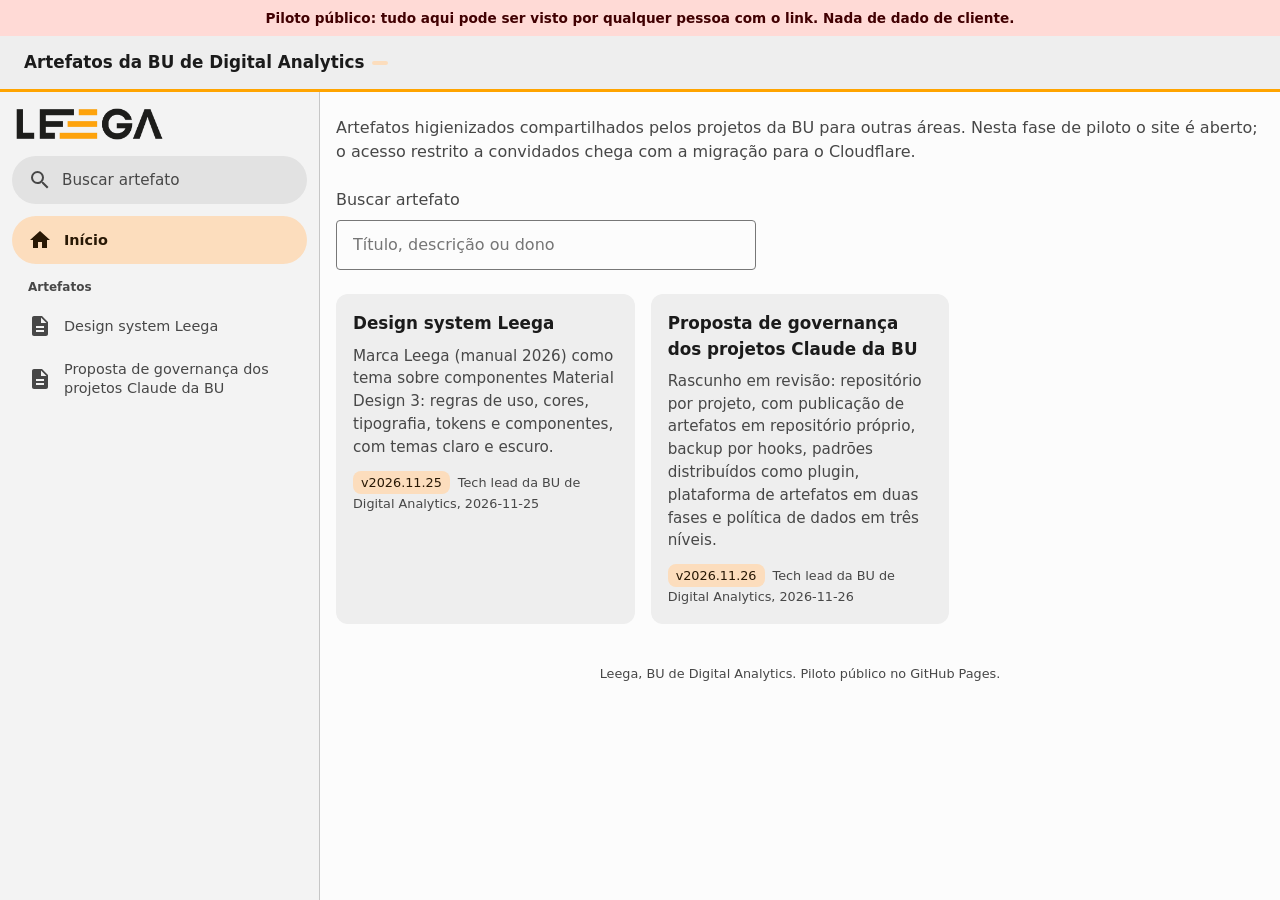
==== commit 1f70c321: "compartilhar: proposta-governanca-projetos-claude 2026.11.26 e verbo compartilhar na plataforma Co-A" ====
--- a/index.html
+++ b/index.html
@@ -226,11 +226,11 @@
   <div class="conteudo" id="conteudo">
     <section class="catalogo" id="catalogo" aria-label="Catálogo">
       <main>
-        <p class="intro">Artefatos higienizados publicados pelos projetos da BU para outras áreas. Nesta fase de piloto o site é aberto; o acesso restrito a convidados chega com a migração para o Cloudflare.</p>
+        <p class="intro">Artefatos higienizados compartilhados pelos projetos da BU para outras áreas. Nesta fase de piloto o site é aberto; o acesso restrito a convidados chega com a migração para o Cloudflare.</p>
         <label for="busca" class="intro">Buscar artefato</label>
         <input id="busca" class="busca" type="search" placeholder="Título, descrição ou dono" autocomplete="off">
         <ul id="lista" class="grade" aria-live="polite"></ul>
-        <div id="vazio" class="vazio" hidden>Nenhum artefato publicado ainda. A publicação é feita pela skill <code>/padroes-bu:publicar-artefato</code>, sempre por pull request.</div>
+        <div id="vazio" class="vazio" hidden>Nenhum artefato compartilhado ainda. O compartilhamento é feito pela skill <code>/padroes-bu:compartilhar-artefato</code>, sempre por pull request.</div>
       </main>
       <footer>Leega, BU de Digital Analytics. Piloto público no GitHub Pages.</footer>
     </section>
@@ -238,7 +238,7 @@
       <iframe id="quadro" title="Artefato" allow="clipboard-write; fullscreen" hidden></iframe>
       <div class="nao-encontrado" id="nao-encontrado" hidden>
         <h2>Artefato não encontrado</h2>
-        <p>Não existe um artefato com o identificador informado no link. Ele pode ter sido renomeado ou ainda não foi publicado.</p>
+        <p>Não existe um artefato com o identificador informado no link. Ele pode ter sido renomeado ou ainda não foi compartilhado.</p>
         <a class="btn-tonal" href="#/">Ir para o início</a>
       </div>
     </section>
@@ -313,7 +313,7 @@
       el.menuLista.append(it.li);
     }
     if (erro) mostrarAvisoMenu('Não foi possível carregar a lista de artefatos. Tente recarregar a página.');
-    else if (!artefatos.length) mostrarAvisoMenu('Nenhum artefato publicado ainda.');
+    else if (!artefatos.length) mostrarAvisoMenu('Nenhum artefato compartilhado ainda.');
     else mostrarAvisoMenu('');
     filtrarMenu();
     marcarAtivo();
